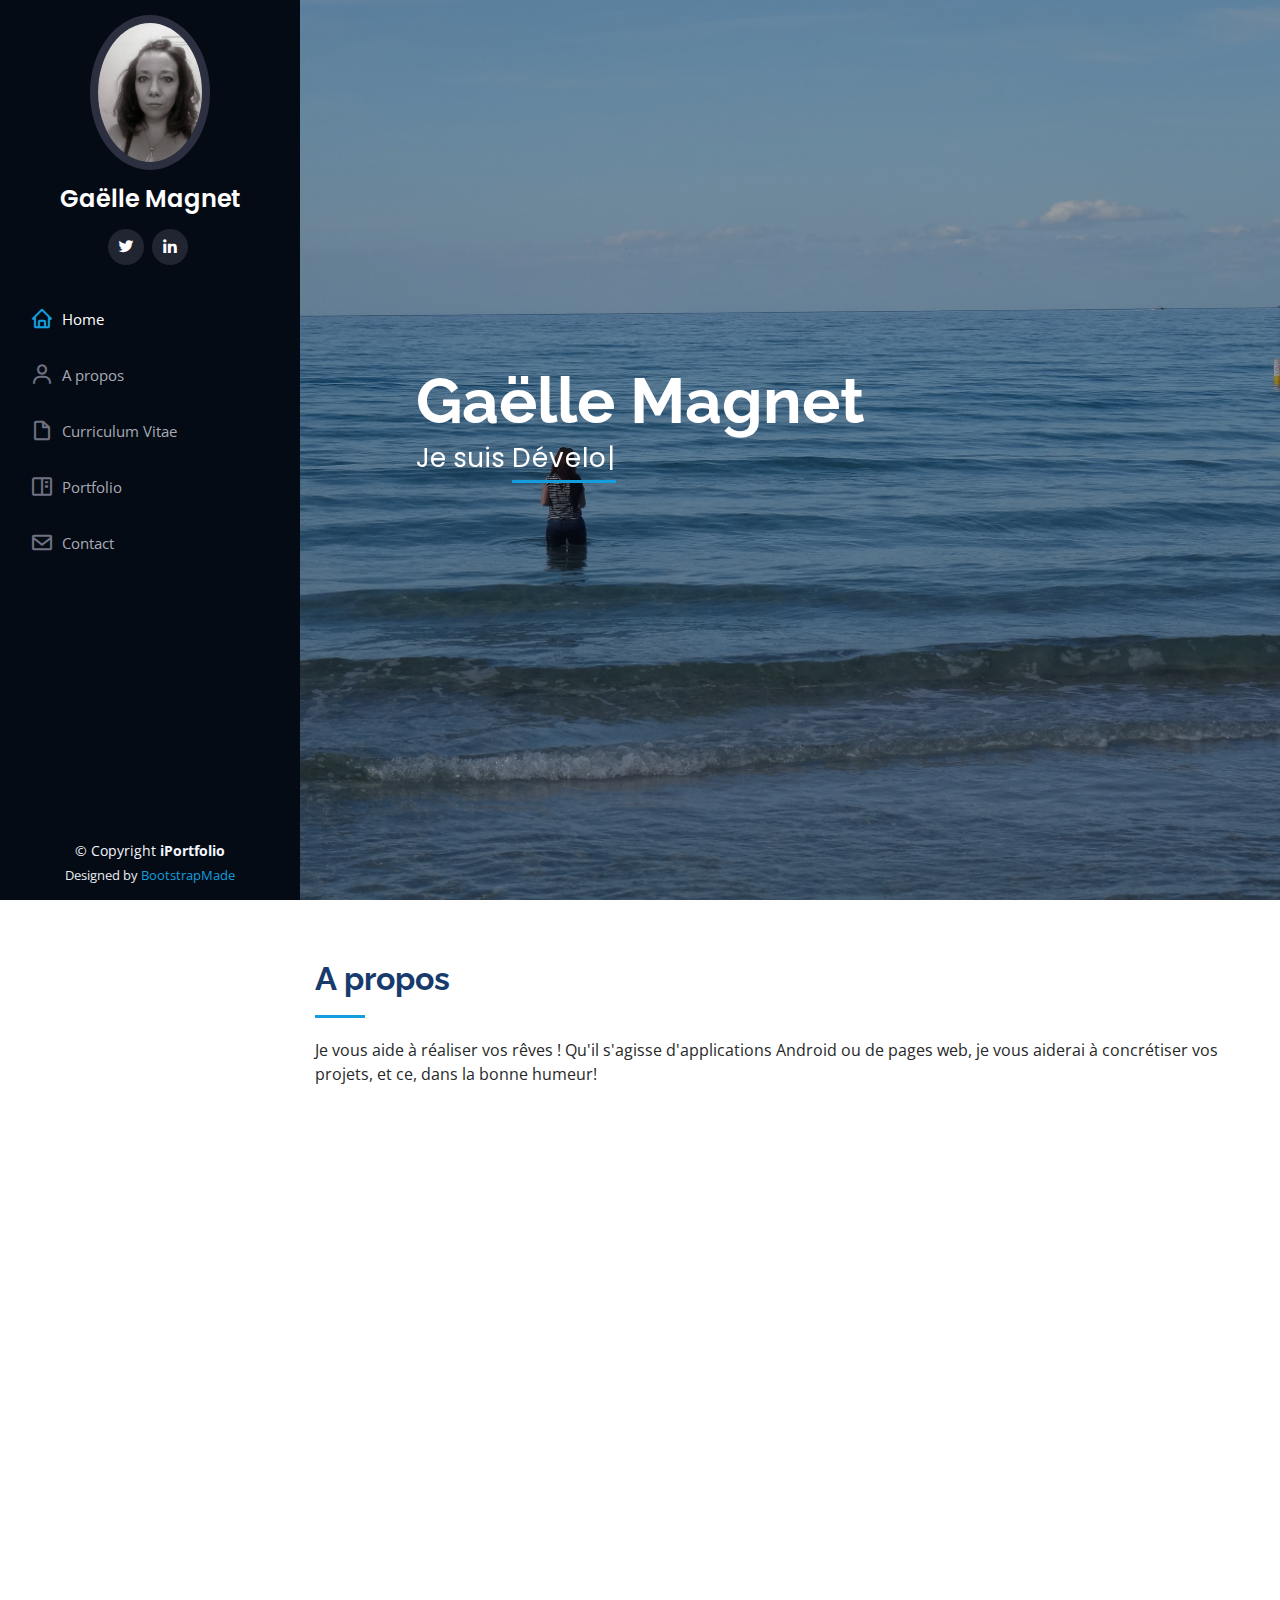
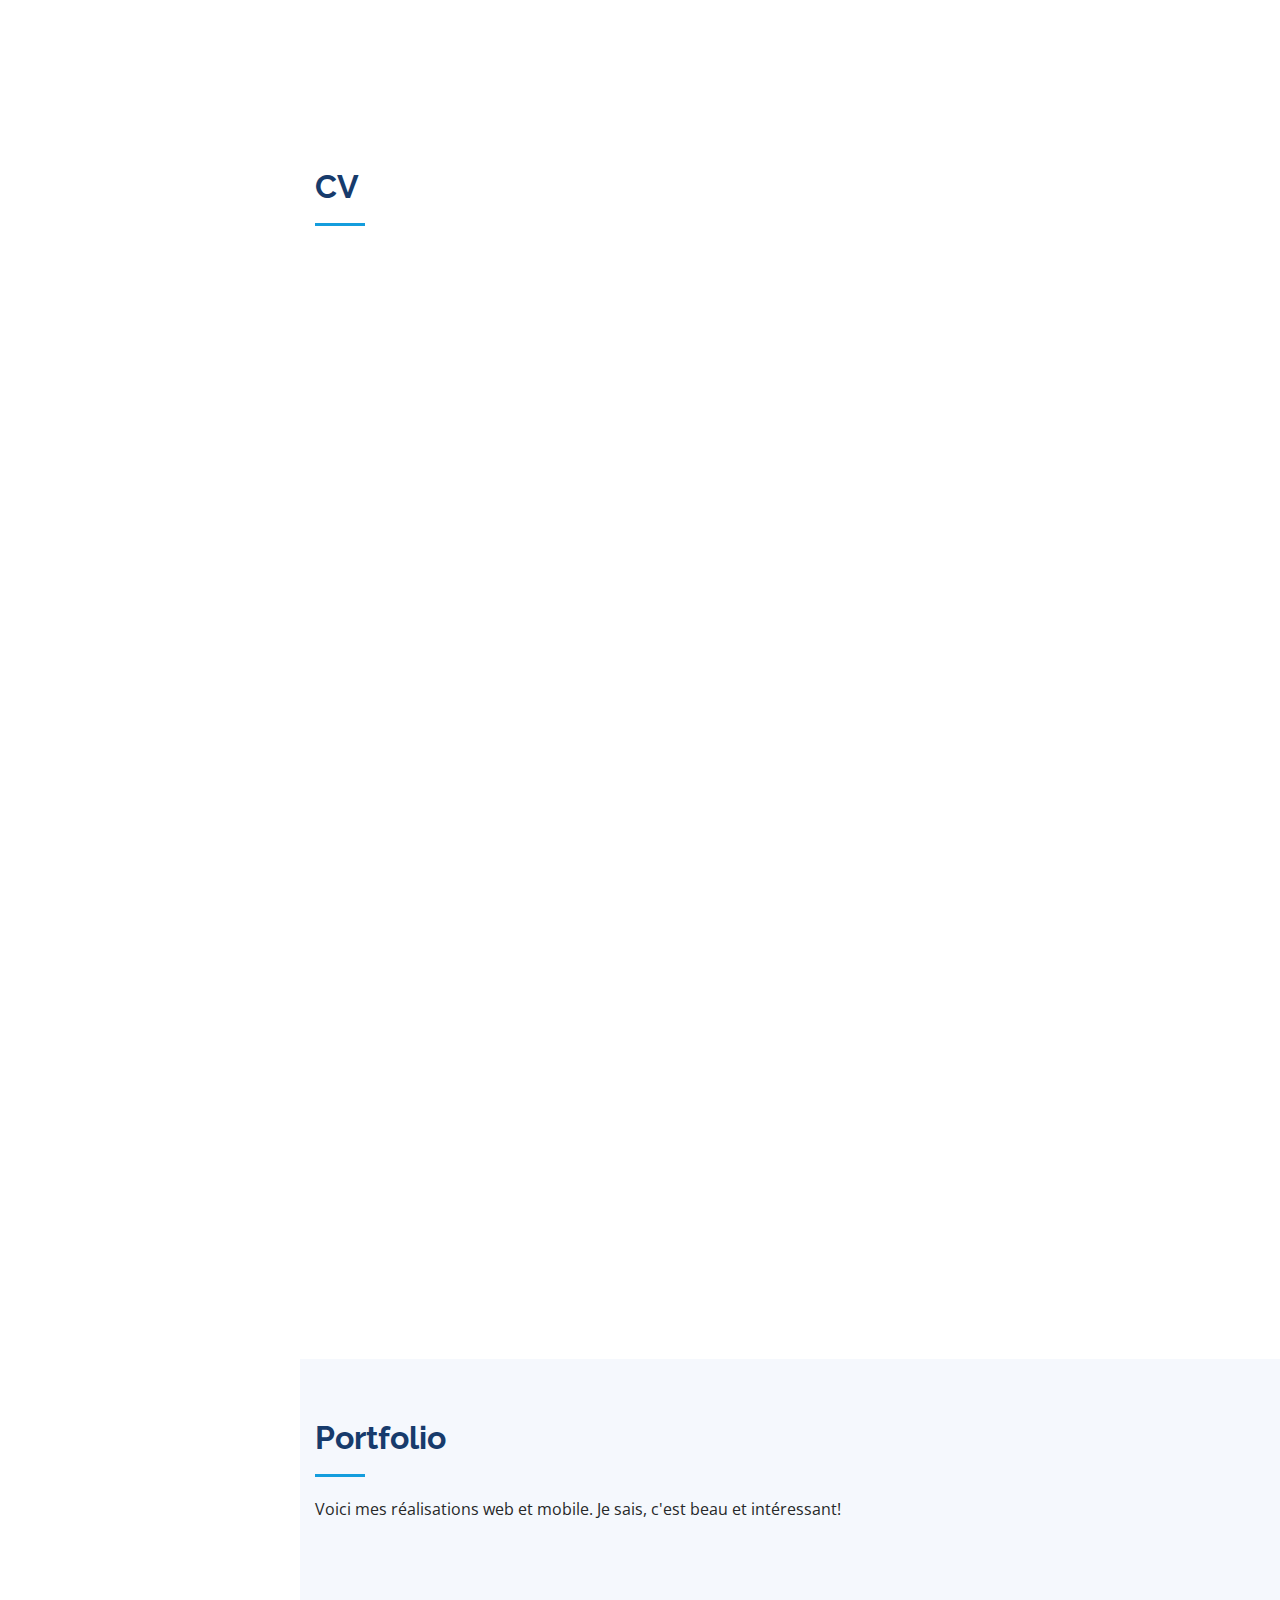
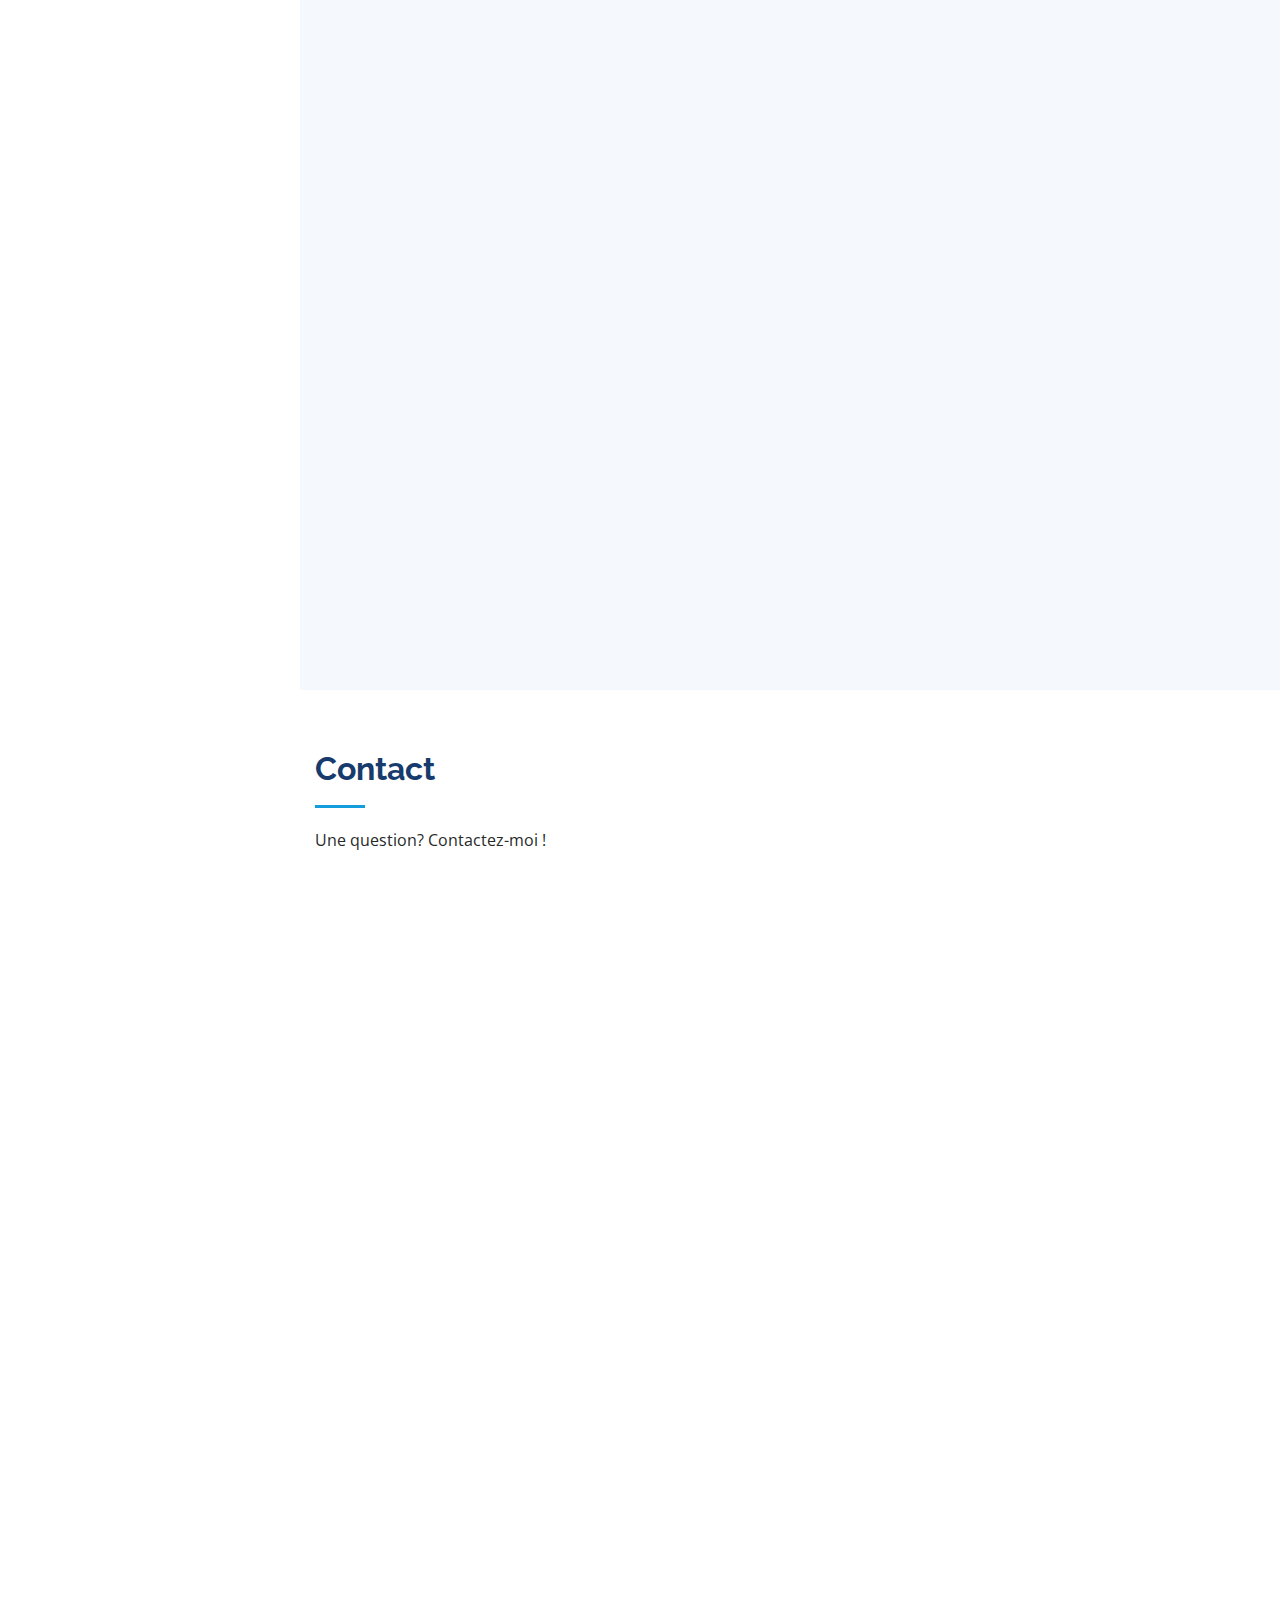
==== index.html @ 7ca13a6d "Fist commit" ====
<!DOCTYPE html>
<html lang="en">

<head>
  <meta charset="utf-8">
  <meta content="width=device-width, initial-scale=1.0" name="viewport">

  <title>iPortfolio Bootstrap Template - Index</title>
  <meta content="" name="description">
  <meta content="" name="keywords">

  <!-- Favicons -->
  <link href="assets/img/favicon.png" rel="icon">
  <link href="assets/img/apple-touch-icon.png" rel="apple-touch-icon">

  <!-- Google Fonts -->
  <link href="https://fonts.googleapis.com/css?family=Open+Sans:300,300i,400,400i,600,600i,700,700i|Raleway:300,300i,400,400i,500,500i,600,600i,700,700i|Poppins:300,300i,400,400i,500,500i,600,600i,700,700i" rel="stylesheet">

  <!-- Vendor CSS Files -->
  <link href="assets/vendor/bootstrap/css/bootstrap.min.css" rel="stylesheet">
  <link href="assets/vendor/icofont/icofont.min.css" rel="stylesheet">
  <link href="assets/vendor/boxicons/css/boxicons.min.css" rel="stylesheet">
  <link href="assets/vendor/venobox/venobox.css" rel="stylesheet">
  <link href="assets/vendor/owl.carousel/assets/owl.carousel.min.css" rel="stylesheet">
  <link href="assets/vendor/aos/aos.css" rel="stylesheet">

  <!-- Template Main CSS File -->
  <link href="assets/css/style.css" rel="stylesheet">

  <!-- =======================================================
  * Template Name: iPortfolio - v1.5.1
  * Template URL: https://bootstrapmade.com/iportfolio-bootstrap-portfolio-websites-template/
  * Author: BootstrapMade.com
  * License: https://bootstrapmade.com/license/
  ======================================================== -->
</head>

<body>

  <!-- ======= Mobile nav toggle button ======= -->
  <button type="button" class="mobile-nav-toggle d-xl-none"><i class="icofont-navigation-menu"></i></button>

  <!-- ======= Header ======= -->
  <header id="header">
    <div class="d-flex flex-column">

      <div class="profile">
        <img src="assets/img/profil.jpg" alt="" class="img-fluid rounded-circle">
        <h1 class="text-light"><a href="index.html">Gaëlle Magnet</a></h1>
        <div class="social-links mt-3 text-center">
          <a href="https://twitter.com/Gaelle70682796" class="twitter"><i class="bx bxl-twitter"></i></a>
        <!--  <a href="#" class="facebook"><i class="bx bxl-facebook"></i></a>
          <a href="#" class="instagram"><i class="bx bxl-instagram"></i></a>
          <a href="#" class="google-plus"><i class="bx bxl-skype"></i></a>-->
          <a href="https://www.linkedin.com/in/gaëlle-magnet-a3a21227/" class="linkedin"><i class="bx bxl-linkedin"></i></a>
        </div>
      </div>

      <nav class="nav-menu">
        <ul>
         <!-- <li class="active"><a href="index.html"><i class="bx bx-home"></i> <span>Home</span></a></li> -->
         <li class="active"><a href="#hero"><i class="bx bx-home"></i> <span>Home</span></a></li>
          <li><a href="#about"><i class="bx bx-user"></i> <span>A propos</span></a></li>
          <li><a href="#resume"><i class="bx bx-file-blank"></i> <span>Curriculum Vitae</span></a></li>
          <li><a href="#portfolio"><i class="bx bx-book-content"></i> Portfolio</a></li>
          <li><a href="#contact"><i class="bx bx-envelope"></i> Contact</a></li>

        </ul>
      </nav><!-- .nav-menu -->
      <button type="button" class="mobile-nav-toggle d-xl-none"><i class="icofont-navigation-menu"></i></button>

    </div>
  </header><!-- End Header -->

  <!-- ======= Hero Section ======= -->
  <section id="hero" class="d-flex flex-column justify-content-center align-items-center">
    <div class="hero-container" data-aos="fade-in">
      <h1>Gaëlle Magnet</h1>
      <p>Je suis <span class="typed" data-typed-items="Développeuse Web, Développeuse Mobile, Freelance, Intégratrice"></span></p>
    </div>
  </section><!-- End Hero -->

  <main id="main">

    <!-- ======= About Section ======= -->
    <section id="about" class="about">
      <div class="container">

        <div class="section-title">
          <h2>A propos</h2>
          <p>Je vous aide à réaliser vos rêves ! Qu'il s'agisse d'applications Android ou de pages web, je vous aiderai à concrétiser vos projets, et ce, dans la bonne humeur!</p>
        </div>

        <div class="row">
          <div class="col-lg-4" data-aos="fade-right">
            <img src="assets/img/coeur.jpg" class="img-fluid" alt="">
          </div>
          <div class="col-lg-8 pt-4 pt-lg-0 content" data-aos="fade-left">
            <h3>Développeuse Web et Mobile</h3>
            <p class="font-italic">
              Voici les langages, frameworks, librairies utilisés :
            </p>
            <div class="row">
              <div class="col-lg-6">
                <ul>
                  <li><i class="icofont-rounded-right"></i> <strong>Programmation</strong> HTML5, CSS, JS, JAVA</li>
                  <li><i class="icofont-rounded-right"></i> <strong>Frameworks:</strong> Cordova, Angular, Ionic, Android Studio</li>
                  <li><i class="icofont-rounded-right"></i> <strong>CMS:</strong> Prestashop, Wordpress</li>
                </ul>
              </div>
              <div class="col-lg-6">
                <p>Voici des exemples de projets réalisés lors de ma formation</p>
                <ul>
                  <li><i class="icofont-rounded-right"></i> <strong>Pistoo</strong> Appli mobile de jeu de piste, comprenant une 
                    partie quiz et une partie jeu de piste dans la ville de Lyon 
                    avec positionnement GPS
                    </li>
                  <li><i class="icofont-rounded-right"></i> <strong>TopQuiz :</strong> Appli de quiz!</li>
                </ul>
              </div>
            </div>
            <p>
              Après avoir travaillé dans la relation client et dans l’informatique coté transverse/management, j’ai découvert le métier de développeur et ça m’a fasciné ! J'ai suivi une formation dans le développement web et aujourd’hui je termine une formation dans le dev mobile qui était tout à fait passionnante. J’ai pu travailler <em>Javascript</em> (en particulier l’orienté objet), découvrir <em>Angular</em> et <em>Cordova</em> mais mon épiphanie aura été <em>Android Studio</em> et <em>Java</em>. D’ailleurs j’ai plusieurs idées et demandes d’appli que je suis en train de mettre en place.</p>
            <p></p>
              Pourquoi me recruter ? Pour mes possibilités d’apprentissages, ma bonne humeur et mon goût pour le travail en équipe.
              A bientôt!
            </p>
          </div>
        </div>

      </div>
    </section><!-- End About Section -->

    <!-- ======= Facts Section ======= -->
    <!--<section id="facts" class="facts">
      <div class="container">

        <div class="section-title">
          <h2>Facts</h2>
          <p>Magnam dolores commodi suscipit. Necessitatibus eius consequatur ex aliquid fuga eum quidem. Sit sint consectetur velit. Quisquam quos quisquam cupiditate. Et nemo qui impedit suscipit alias ea. Quia fugiat sit in iste officiis commodi quidem hic quas.</p>
        </div>

        <div class="row no-gutters">

          <div class="col-lg-3 col-md-6 d-md-flex align-items-md-stretch" data-aos="fade-up">
            <div class="count-box">
              <i class="icofont-simple-smile"></i>
              <span data-toggle="counter-up">232</span>
              <p><strong>Happy Clients</strong> consequuntur quae</p>
            </div>
          </div>

          <div class="col-lg-3 col-md-6 d-md-flex align-items-md-stretch" data-aos="fade-up" data-aos-delay="100">
            <div class="count-box">
              <i class="icofont-document-folder"></i>
              <span data-toggle="counter-up">521</span>
              <p><strong>Projects</strong> adipisci atque cum quia aut</p>
            </div>
          </div>

          <div class="col-lg-3 col-md-6 d-md-flex align-items-md-stretch" data-aos="fade-up" data-aos-delay="200">
            <div class="count-box">
              <i class="icofont-live-support"></i>
              <span data-toggle="counter-up">1,463</span>
              <p><strong>Hours Of Support</strong> aut commodi quaerat</p>
            </div>
          </div>

          <div class="col-lg-3 col-md-6 d-md-flex align-items-md-stretch" data-aos="fade-up" data-aos-delay="300">
            <div class="count-box">
              <i class="icofont-users-alt-5"></i>
              <span data-toggle="counter-up">15</span>
              <p><strong>Hard Workers</strong> rerum asperiores dolor</p>
            </div>
          </div>

        </div>

      </div>
    </section> End Facts Section --> 

    <!-- ======= Skills Section ======= -->
    <!--<section id="skills" class="skills section-bg">
      <div class="container">

        <div class="section-title">
          <h2>Skills</h2>
          <p>Magnam dolores commodi suscipit. Necessitatibus eius consequatur ex aliquid fuga eum quidem. Sit sint consectetur velit. Quisquam quos quisquam cupiditate. Et nemo qui impedit suscipit alias ea. Quia fugiat sit in iste officiis commodi quidem hic quas.</p>
        </div>

        <div class="row skills-content">

          <div class="col-lg-6" data-aos="fade-up">

            <div class="progress">
              <span class="skill">HTML <i class="val">100%</i></span>
              <div class="progress-bar-wrap">
                <div class="progress-bar" role="progressbar" aria-valuenow="100" aria-valuemin="0" aria-valuemax="100"></div>
              </div>
            </div>

            <div class="progress">
              <span class="skill">CSS <i class="val">90%</i></span>
              <div class="progress-bar-wrap">
                <div class="progress-bar" role="progressbar" aria-valuenow="90" aria-valuemin="0" aria-valuemax="100"></div>
              </div>
            </div>

            <div class="progress">
              <span class="skill">JavaScript <i class="val">75%</i></span>
              <div class="progress-bar-wrap">
                <div class="progress-bar" role="progressbar" aria-valuenow="75" aria-valuemin="0" aria-valuemax="100"></div>
              </div>
            </div>

          </div>

          <div class="col-lg-6" data-aos="fade-up" data-aos-delay="100">

            <div class="progress">
              <span class="skill">PHP <i class="val">80%</i></span>
              <div class="progress-bar-wrap">
                <div class="progress-bar" role="progressbar" aria-valuenow="80" aria-valuemin="0" aria-valuemax="100"></div>
              </div>
            </div>

            <div class="progress">
              <span class="skill">WordPress/CMS <i class="val">90%</i></span>
              <div class="progress-bar-wrap">
                <div class="progress-bar" role="progressbar" aria-valuenow="90" aria-valuemin="0" aria-valuemax="100"></div>
              </div>
            </div>

            <div class="progress">
              <span class="skill">Photoshop <i class="val">55%</i></span>
              <div class="progress-bar-wrap">
                <div class="progress-bar" role="progressbar" aria-valuenow="55" aria-valuemin="0" aria-valuemax="100"></div>
              </div>
            </div>

          </div>

        </div>

      </div>
    </section> End Skills Section -->

    <!-- ======= Resume Section ======= -->
    <section id="resume" class="resume">
      <div class="container">

        <div class="section-title">
          <h2>CV</h2>
         <!-- <p>Magnam dolores commodi suscipit. Necessitatibus eius consequatur ex aliquid fuga eum quidem. Sit sint consectetur velit. Quisquam quos quisquam cupiditate. Et nemo qui impedit suscipit alias ea. Quia fugiat sit in iste officiis commodi quidem hic quas.</p>-->
        </div>

        <div class="row">
          <div class="col-lg-6" data-aos="fade-up">
            <h3 class="resume-title">Contact</h3>
            <div class="resume-item pb-0">
              <h4>Gaëlle Magnet</h4>
             <!-- <p><em>Innovative and deadline-driven Graphic Designer with 3+ years of experience designing and developing user-centered digital/print marketing material from initial concept to final, polished deliverable.</em></p>-->
              <ul>
                <li>60 route de Montluel, 01120 THIL</li>
                <li>06 71 57 50 25</li>
                <li>gaelle.magnet@hotmail.fr</li>
              </ul>
            </div>

            <h3 class="resume-title">Cursus</h3>
            <div class="resume-item">
              <h4>Développement application mobile</h4>
              <h5>2021</h5>
              <p><em>M2iFormation</em></p>
              <p>Développement natif et hybride</p>
            </div>
            <div class="resume-item">
              <h4>Développement Web</h4>
              <h5>2020</h5>
              <p><em>OpenClassrooms</em></p>
              <p>Développement de site web</p>
            </div>
            <div class="resume-item">
              <h4>Master II - Développement et Aménagement Rural</h4>
              <h5>2009 - 2010 </h5>
              <p><em>Université Lumière Lyon 2</em></p>
              <p>Gestion de projets liés au développement de territoires ruraux</p>
            </div>
            <div class="resume-item">
              <h4>Divers</h4>
              <p>Langues : Anglais (lu et écrit), Espagnol (scolaire)</p>
              <p>Musique : guitare, ukulélé et violoncelle (tentative!)</p>
              <p>Création : couture, restauration/détournement de meubles, bijou</p>
            </div>
          </div>
          <div class="col-lg-6" data-aos="fade-up" data-aos-delay="100">
            <h3 class="resume-title">Experience Professionnelle</h3>
            <div class="resume-item">
              <h4>Administration des Ventes</h4>
              <h5>2018 - 2020</h5>
              <p><em>Santé Détox, Lyon</em></p>
              <ul>
                <li>Gestion du site e-commerce (Prestashop)</li>
                <li>Gestion de la relation client (mail, chat, téléphone), conseils</li>
                <li>Saisie et gestion des commandes clients</li>
                <li>Gestion des stocks et commande fournisseurs</li>
              </ul>
            </div>
            <div class="resume-item">
              <h4>Dispatcheur</h4>
              <h5>2015 - 2018 </h5>
              <p><em>CGI, Lyon</em></p>
              <ul>
                <li>Management d’une équipe (5 personnes)</li>
                <li>Reporting</li>
                <li>Gestion et répartition de l’activité entrant via un logiciel de ticketing (SPICE)</li>
                <li>Qualité : suivi qualitatif de l’activité, mise en place de formation et/ou d’actions correctives</li>
                <li>Suivi des formations des collaborateurs</li>
                <li>Animation de réunion d’équipe</li>
              </ul>
            </div>
            <div class="resume-item">
              <h4>Chargée de Clientèle</h4>
              <h5>2012 - 2015 </h5>
              <p><em>Plastic Omnium, Lyon</em></p>
              <ul>
                <li>Relations clients et gestion des contrats</li>
                <li>Gestion des demandes usagers (téléphone, mail)</li>
                <li>Gestion des interventions</li>
                <li>Facturation</li>
              </ul>
            </div>
          </div>
        </div>

      </div>
    </section><!-- End Resume Section -->

    <!-- ======= Portfolio Section ======= -->
    <section id="portfolio" class="portfolio section-bg">
      <div class="container">

        <div class="section-title">
          <h2>Portfolio</h2>
          <p>Voici mes réalisations web et mobile. Je sais, c'est beau et intéressant!</p>
        </div>

        <div class="row" data-aos="fade-up">
          <div class="col-lg-12 d-flex justify-content-center">
            <ul id="portfolio-flters">
              <li data-filter="*" class="filter-active">Tout</li>
              <li data-filter=".filter-app">App</li>
              <li data-filter=".filter-web">Web</li>
            </ul>
          </div>
        </div>

        <div class="row portfolio-container" data-aos="fade-up" data-aos-delay="100">

          <div class="col-lg-4 col-md-6 portfolio-item filter-app">
            <div class="portfolio-wrap">
              <img src="assets/img/portfolio/affiche.jpg" class="img-fluid" alt="">
              <div class="portfolio-links">
                <a href="assets/img/portfolio/affichebig.jpg" data-gall="portfolioGallery" class="venobox" title="App 1"><i class="bx bx-plus"></i></a>
                <a href="affiche-details.html" title="Plus d'information sur l'appli Thilfest"><i class="bx bx-link"></i></a>
              </div>
            </div>
          </div>

          <div class="col-lg-4 col-md-6 portfolio-item filter-web">
            <div class="portfolio-wrap">
              <img src="assets/img/portfolio/mon_shopping.jpg" class="img-fluid" alt="">
              <div class="portfolio-links">
                <a href="assets/img/portfolio/mon_shopping_big.jpg" data-gall="portfolioGallery" class="venobox" title="Web 3"><i class="bx bx-plus"></i></a>
                <a href="shopping-details.html" title="More Details"><i class="bx bx-link"></i></a>
              </div>
            </div>
          </div>

          <div class="col-lg-4 col-md-6 portfolio-item filter-web">
            <div class="portfolio-wrap">
              <img src="assets/img/portfolio/blog_small.jpg" class="img-fluid" alt="">
              <div class="portfolio-links">
                <a href="assets/img/portfolio/blog_big.jpg" data-gall="portfolioGallery" class="venobox" title="App 2"><i class="bx bx-plus"></i></a>
                <a href="blog-details.html" title="More Details"><i class="bx bx-link"></i></a>
              </div>
            </div>
            </div>

            <div class="col-lg-4 col-md-6 portfolio-item filter-app">
              <div class="portfolio-wrap">
                <img src="assets/img/portfolio/pistoo.jpg" class="img-fluid" alt="">
                <div class="portfolio-links">
                  <a href="assets/img/portfolio/pistoo_big.jpg" data-gall="portfolioGallery" class="venobox" title="App 2"><i class="bx bx-plus"></i></a>
                  <a href="pistoo-details.html" title="More Details"><i class="bx bx-link"></i></a>
                </div>
              </div>
            </div> 
<!--
          <div class="col-lg-4 col-md-6 portfolio-item filter-card">
            <div class="portfolio-wrap">
              <img src="assets/img/portfolio/portfolio-4.jpg" class="img-fluid" alt="">
              <div class="portfolio-links">
                <a href="assets/img/portfolio/portfolio-4.jpg" data-gall="portfolioGallery" class="venobox" title="Card 2"><i class="bx bx-plus"></i></a>
                <a href="portfolio-details.html" title="More Details"><i class="bx bx-link"></i></a>
              </div>
            </div>
          </div>

          <div class="col-lg-4 col-md-6 portfolio-item filter-web">
            <div class="portfolio-wrap">
              <img src="assets/img/portfolio/portfolio-5.jpg" class="img-fluid" alt="">
              <div class="portfolio-links">
                <a href="assets/img/portfolio/portfolio-5.jpg" data-gall="portfolioGallery" class="venobox" title="Web 2"><i class="bx bx-plus"></i></a>
                <a href="portfolio-details.html" title="More Details"><i class="bx bx-link"></i></a>
              </div>
            </div>
          </div>

          <div class="col-lg-4 col-md-6 portfolio-item filter-app">
            <div class="portfolio-wrap">
              <img src="assets/img/portfolio/portfolio-6.jpg" class="img-fluid" alt="">
              <div class="portfolio-links">
                <a href="assets/img/portfolio/portfolio-6.jpg" data-gall="portfolioGallery" class="venobox" title="App 3"><i class="bx bx-plus"></i></a>
                <a href="portfolio-details.html" title="More Details"><i class="bx bx-link"></i></a>
              </div>
            </div>
          </div>

          <div class="col-lg-4 col-md-6 portfolio-item filter-card">
            <div class="portfolio-wrap">
              <img src="assets/img/portfolio/portfolio-7.jpg" class="img-fluid" alt="">
              <div class="portfolio-links">
                <a href="assets/img/portfolio/portfolio-7.jpg" data-gall="portfolioGallery" class="venobox" title="Card 1"><i class="bx bx-plus"></i></a>
                <a href="portfolio-details.html" title="More Details"><i class="bx bx-link"></i></a>
              </div>
            </div>
          </div>

          <div class="col-lg-4 col-md-6 portfolio-item filter-card">
            <div class="portfolio-wrap">
              <img src="assets/img/portfolio/portfolio-8.jpg" class="img-fluid" alt="">
              <div class="portfolio-links">
                <a href="assets/img/portfolio/portfolio-8.jpg" data-gall="portfolioGallery" class="venobox" title="Card 3"><i class="bx bx-plus"></i></a>
                <a href="portfolio-details.html" title="More Details"><i class="bx bx-link"></i></a>
              </div>
            </div>
          </div>

          <div class="col-lg-4 col-md-6 portfolio-item filter-web">
            <div class="portfolio-wrap">
              <img src="assets/img/portfolio/portfolio-9.jpg" class="img-fluid" alt="">
              <div class="portfolio-links">
                <a href="assets/img/portfolio/portfolio-9.jpg" data-gall="portfolioGallery" class="venobox" title="Web 3"><i class="bx bx-plus"></i></a>
                <a href="portfolio-details.html" title="More Details"><i class="bx bx-link"></i></a>
              </div>
            </div>
          </div>

        </div>

      </div> -->
    </section><!-- End Portfolio Section -->

    <!-- ======= Services Section ======= -->
   <!-- <section id="services" class="services">
      <div class="container">

        <div class="section-title">
          <h2>Services</h2>
          <p>Magnam dolores commodi suscipit. Necessitatibus eius consequatur ex aliquid fuga eum quidem. Sit sint consectetur velit. Quisquam quos quisquam cupiditate. Et nemo qui impedit suscipit alias ea. Quia fugiat sit in iste officiis commodi quidem hic quas.</p>
        </div>

        <div class="row">
          <div class="col-lg-4 col-md-6 icon-box" data-aos="fade-up">
            <div class="icon"><i class="icofont-computer"></i></div>
            <h4 class="title"><a href="">Lorem Ipsum</a></h4>
            <p class="description">Voluptatum deleniti atque corrupti quos dolores et quas molestias excepturi sint occaecati cupiditate non provident</p>
          </div>
          <div class="col-lg-4 col-md-6 icon-box" data-aos="fade-up" data-aos-delay="100">
            <div class="icon"><i class="icofont-chart-bar-graph"></i></div>
            <h4 class="title"><a href="">Dolor Sitema</a></h4>
            <p class="description">Minim veniam, quis nostrud exercitation ullamco laboris nisi ut aliquip ex ea commodo consequat tarad limino ata</p>
          </div>
          <div class="col-lg-4 col-md-6 icon-box" data-aos="fade-up" data-aos-delay="200">
            <div class="icon"><i class="icofont-earth"></i></div>
            <h4 class="title"><a href="">Sed ut perspiciatis</a></h4>
            <p class="description">Duis aute irure dolor in reprehenderit in voluptate velit esse cillum dolore eu fugiat nulla pariatur</p>
          </div>
          <div class="col-lg-4 col-md-6 icon-box" data-aos="fade-up" data-aos-delay="300">
            <div class="icon"><i class="icofont-image"></i></div>
            <h4 class="title"><a href="">Magni Dolores</a></h4>
            <p class="description">Excepteur sint occaecat cupidatat non proident, sunt in culpa qui officia deserunt mollit anim id est laborum</p>
          </div>
          <div class="col-lg-4 col-md-6 icon-box" data-aos="fade-up" data-aos-delay="400">
            <div class="icon"><i class="icofont-settings"></i></div>
            <h4 class="title"><a href="">Nemo Enim</a></h4>
            <p class="description">At vero eos et accusamus et iusto odio dignissimos ducimus qui blanditiis praesentium voluptatum deleniti atque</p>
          </div>
          <div class="col-lg-4 col-md-6 icon-box" data-aos="fade-up" data-aos-delay="500">
            <div class="icon"><i class="icofont-tasks-alt"></i></div>
            <h4 class="title"><a href="">Eiusmod Tempor</a></h4>
            <p class="description">Et harum quidem rerum facilis est et expedita distinctio. Nam libero tempore, cum soluta nobis est eligendi</p>
          </div>
        </div>

      </div>
    </section><!-End Services Section -->

    <!-- ======= Testimonials Section ======= -->
    <!--<section id="testimonials" class="testimonials section-bg">
      <div class="container">

        <div class="section-title">
          <h2>Testimonials</h2>
          <p>Magnam dolores commodi suscipit. Necessitatibus eius consequatur ex aliquid fuga eum quidem. Sit sint consectetur velit. Quisquam quos quisquam cupiditate. Et nemo qui impedit suscipit alias ea. Quia fugiat sit in iste officiis commodi quidem hic quas.</p>
        </div>

        <div class="owl-carousel testimonials-carousel">

          <div class="testimonial-item" data-aos="fade-up">
            <p>
              <i class="bx bxs-quote-alt-left quote-icon-left"></i>
              Proin iaculis purus consequat sem cure digni ssim donec porttitora entum suscipit rhoncus. Accusantium quam, ultricies eget id, aliquam eget nibh et. Maecen aliquam, risus at semper.
              <i class="bx bxs-quote-alt-right quote-icon-right"></i>
            </p>
            <img src="assets/img/testimonials/testimonials-1.jpg" class="testimonial-img" alt="">
            <h3>Saul Goodman</h3>
            <h4>Ceo &amp; Founder</h4>
          </div>

          <div class="testimonial-item" data-aos="fade-up" data-aos-delay="100">
            <p>
              <i class="bx bxs-quote-alt-left quote-icon-left"></i>
              Export tempor illum tamen malis malis eram quae irure esse labore quem cillum quid cillum eram malis quorum velit fore eram velit sunt aliqua noster fugiat irure amet legam anim culpa.
              <i class="bx bxs-quote-alt-right quote-icon-right"></i>
            </p>
            <img src="assets/img/testimonials/testimonials-2.jpg" class="testimonial-img" alt="">
            <h3>Sara Wilsson</h3>
            <h4>Designer</h4>
          </div>

          <div class="testimonial-item" data-aos="fade-up" data-aos-delay="200">
            <p>
              <i class="bx bxs-quote-alt-left quote-icon-left"></i>
              Enim nisi quem export duis labore cillum quae magna enim sint quorum nulla quem veniam duis minim tempor labore quem eram duis noster aute amet eram fore quis sint minim.
              <i class="bx bxs-quote-alt-right quote-icon-right"></i>
            </p>
            <img src="assets/img/testimonials/testimonials-3.jpg" class="testimonial-img" alt="">
            <h3>Jena Karlis</h3>
            <h4>Store Owner</h4>
          </div>

          <div class="testimonial-item" data-aos="fade-up" data-aos-delay="300">
            <p>
              <i class="bx bxs-quote-alt-left quote-icon-left"></i>
              Fugiat enim eram quae cillum dolore dolor amet nulla culpa multos export minim fugiat minim velit minim dolor enim duis veniam ipsum anim magna sunt elit fore quem dolore labore illum veniam.
              <i class="bx bxs-quote-alt-right quote-icon-right"></i>
            </p>
            <img src="assets/img/testimonials/testimonials-4.jpg" class="testimonial-img" alt="">
            <h3>Matt Brandon</h3>
            <h4>Freelancer</h4>
          </div>

          <div class="testimonial-item" data-aos="fade-up" data-aos-delay="400">
            <p>
              <i class="bx bxs-quote-alt-left quote-icon-left"></i>
              Quis quorum aliqua sint quem legam fore sunt eram irure aliqua veniam tempor noster veniam enim culpa labore duis sunt culpa nulla illum cillum fugiat legam esse veniam culpa fore nisi cillum quid.
              <i class="bx bxs-quote-alt-right quote-icon-right"></i>
            </p>
            <img src="assets/img/testimonials/testimonials-5.jpg" class="testimonial-img" alt="">
            <h3>John Larson</h3>
            <h4>Entrepreneur</h4>
          </div>

        </div>

      </div>
    </section><!- End Testimonials Section --> 

    <!-- ======= Contact Section ======= -->
 <section id="contact" class="contact">
      <div class="container">

        <div class="section-title">
          <h2>Contact</h2>
          <p>Une question? Contactez-moi !</p>
        </div>

        <div class="row" data-aos="fade-in">

          <div class="col-lg-5 d-flex align-items-stretch">
            <div class="info">
              <div class="address">
                <i class="icofont-google-map"></i>
                <h4>Adresse:</h4>
                <p>60 route de Montluel, 01120 THIL</p>
              </div>

              <div class="email">
                <i class="icofont-envelope"></i>
                <h4>Email:</h4>
                <p>gaelle.magnet@hotmail.fr</p>
              </div>

              <div class="phone">
                <i class="icofont-phone"></i>
                <h4>Téléphone:</h4>
                <p>06 71 57 50 25</p>
              </div>

              <iframe src="https://www.google.com/maps/embed?pb=!1m18!1m12!1m3!1d2780.7823073353306!2d5.024230916213084!3d45.81561801794551!2m3!1f0!2f0!3f0!3m2!1i1024!2i768!4f13.1!3m3!1m2!1s0x47f4b843d754619d%3A0x818866163175d1b6!2s60%20Route%20de%20Montluel%2C%2001120%20Thil!5e0!3m2!1sfr!2sfr!4v1626441997117!5m2!1sfr!2sfr" width="400" height="300" style="border:0;" allowfullscreen="" loading="lazy"></iframe>
            </div>

          </div>

         

        </div>

      </div>
    </section><!-- End Contact Section -->

 <!-- </main><!- End #main -->

  <!-- ======= Footer ======= -->
  <footer id="footer">
    <div class="container">
      <div class="copyright">
        &copy; Copyright <strong><span>iPortfolio</span></strong>
      </div>
      <div class="credits">
        <!-- All the links in the footer should remain intact. -->
        <!-- You can delete the links only if you purchased the pro version. -->
        <!-- Licensing information: https://bootstrapmade.com/license/ -->
        <!-- Purchase the pro version with working PHP/AJAX contact form: https://bootstrapmade.com/iportfolio-bootstrap-portfolio-websites-template/ -->
        Designed by <a href="https://bootstrapmade.com/">BootstrapMade</a>
      </div>
    </div>
  </footer><!-- End  Footer -->

  <a href="#" class="back-to-top"><i class="icofont-simple-up"></i></a>

  <!-- Vendor JS Files -->
  <script src="assets/vendor/jquery/jquery.min.js"></script>
  <script src="assets/vendor/bootstrap/js/bootstrap.bundle.min.js"></script>
  <script src="assets/vendor/jquery.easing/jquery.easing.min.js"></script>
  <script src="assets/vendor/php-email-form/validate.js"></script>
  <script src="assets/vendor/waypoints/jquery.waypoints.min.js"></script>
  <script src="assets/vendor/counterup/counterup.min.js"></script>
  <script src="assets/vendor/isotope-layout/isotope.pkgd.min.js"></script>
  <script src="assets/vendor/venobox/venobox.min.js"></script>
  <script src="assets/vendor/owl.carousel/owl.carousel.min.js"></script>
  <script src="assets/vendor/typed.js/typed.min.js"></script>
  <script src="assets/vendor/aos/aos.js"></script>

  <!-- Template Main JS File -->
  <script src="assets/js/main.js"></script>

</body>

</html>
---- assets/vendor/venobox/venobox.css ----
/* ------ venobox.css --------*/
.vbox-overlay *, .vbox-overlay *:before, .vbox-overlay *:after{
    -webkit-backface-visibility: hidden;
    -webkit-box-sizing:border-box;
    -moz-box-sizing:border-box;
    box-sizing:border-box;
}
.vbox-overlay * { 
    -webkit-backface-visibility: visible;
    backface-visibility: visible;
}
.vbox-overlay{
    display: -webkit-flex;
    display: flex;
    -webkit-flex-direction: column;
    flex-direction: column;
    -webkit-justify-content: center;
    justify-content: center;
    -webkit-align-items: center;
    align-items: center;
    position: fixed;
    left: 0;
    top: 0;
    bottom: 0;
    right: 0;
    z-index: 999999;
}

/* ----- navigation ----- */
.vbox-title{
    width: 100%;
    height: 40px;
    float: left;
    text-align: center;
    line-height: 28px;
    font-size: 12px;
    padding: 6px 50px;
    overflow: hidden;
    position: fixed;
    display: none;
    left: 0;
    z-index: 89;
}
.vbox-close{
    cursor: pointer;
    position: fixed;
    top: -1px;
    right: 0;
    width: 50px;
    height: 40px;
    padding: 6px;
    display: block;
    background-position:10px center;
    overflow: hidden;
    font-size: 24px;
    line-height: 1;
    text-align: center;
    z-index: 99;
}
.vbox-left{
    cursor: pointer;
    position: fixed;
    left: 0;
    height: 40px;
    overflow: hidden;
    line-height: 28px;
    font-size: 12px;
    z-index: 99;
    display: flex;
    align-items:center;
}
.vbox-num{
    display: inline-block;
    margin: 6px 0 6px 15px;
}
/* ----- Social share ----- */
.vbox-share{
    line-height: 28px;
    font-size: 12px;
    overflow: hidden;
    position: fixed;
    left: 0;
    z-index: 98;
    display: flex;
    align-items:center;
    justify-content: center;
    width: 100%;
    text-align: center;
}
.vbox-share svg{
    max-height: 28px;
    width: 28px;
    z-index: 10;
    margin-left: 12px;
    margin-top: 6px;
    margin-bottom: 6px;
    vertical-align: middle;
}


/* ----- navigation ARROWS ----- */
.vbox-next, .vbox-prev{
    position: fixed;
    top: 50%;
    margin-top: -15px;
    overflow: hidden;
    cursor: pointer;
    display: block;
    width: 45px;
    height: 45px;
    z-index: 99;
}
.vbox-next span, .vbox-prev span{
    position: relative;
    width: 20px;
    height: 20px;
    border: 2px solid transparent;
    border-top-color: #B6B6B6;
    border-right-color: #B6B6B6;
    text-indent: -100px;
    position: absolute;
    top: 8px;
    display: block;
}
.vbox-prev{
    left: 15px;
}
.vbox-next{
    right: 15px;
}
.vbox-prev span{
    left: 10px;
    -ms-transform: rotate(-135deg);
    -webkit-transform: rotate(-135deg);
    transform: rotate(-135deg);
}
.vbox-next span{
    -ms-transform: rotate(45deg);
    -webkit-transform: rotate(45deg);
    transform: rotate(45deg);
    right: 10px;
}
/* ------- inline window ------ */
.vbox-inline{
    width: 420px;
    height: 315px;
    height: 70vh;
    padding: 10px;
    background: #fff;
    margin: 0 auto;
    overflow: auto;
    text-align: left;
}
/* ------- Video & iFrames window ------ */
.venoframe{
    max-width: 100%;
    width: 100%;
    border: none;
    width: 100%;
    height: 260px;
    height: 70vh;
}
.venoframe.vbvid{
    height: 260px;
}
@media (min-width: 768px) {
    .venoframe, .vbox-inline{
        width: 90%;
        height: 360px;
        height: 70vh;
    }
    .venoframe.vbvid{
        width: 640px;
        height: 360px;
    }
}
@media (min-width: 992px) {
    .venoframe, .vbox-inline{
        max-width: 1200px;
        width: 80%;
        height: 540px;
        height: 70vh;
    }
    .venoframe.vbvid{
        width: 960px;
        height: 540px;
    }
}
/* 
Please do NOT edit this part! 
or at least read this note: http://i.imgur.com/7C0ws9e.gif
*/
.vbox-open{
    overflow: hidden;
}
.vbox-container{
    position: absolute;
    left: 0;
    right: 0;
    top: 0;
    bottom: 0;
    overflow-x: hidden;
    overflow-y: scroll;
    overflow-scrolling: touch;
    -webkit-overflow-scrolling: touch;
    z-index: 20;
    max-height: 100%;

}

.vbox-content{
    text-align: center;
    float: left;
    width: 100%;
    position: relative;
    overflow: hidden;
    padding: 20px 4%;
}
.vbox-container img{
    max-width: 100%;
    height: auto;
}
.vbox-figlio{
    box-shadow: 0 0 12px rgba(0,0,0,0.19), 0 6px 6px rgba(0,0,0,0.23);
    max-width: 100%;
    text-align: initial;
}
img.vbox-figlio{
    -webkit-user-select: none;
-khtml-user-select: none;
-moz-user-select: none;
-o-user-select: none;
user-select: none;
}
.vbox-content.swipe-left{
    margin-left: -200px !important;
}
.vbox-content.swipe-right{
    margin-left: 200px !important;
}
.vbox-animated{
    webkit-transition: margin 300ms ease-out;
    transition: margin 300ms ease-out;
}

/* ---------- preloader ----------
 * SPINKIT 
 * http://tobiasahlin.com/spinkit/
-------------------------------- */
.sk-double-bounce,.sk-rotating-plane{width:40px;height:40px;margin:40px auto}.sk-rotating-plane{background-color:#333;-webkit-animation:sk-rotatePlane 1.2s infinite ease-in-out;animation:sk-rotatePlane 1.2s infinite ease-in-out}@-webkit-keyframes sk-rotatePlane{0%{-webkit-transform:perspective(120px) rotateX(0) rotateY(0);transform:perspective(120px) rotateX(0) rotateY(0)}50%{-webkit-transform:perspective(120px) rotateX(-180.1deg) rotateY(0);transform:perspective(120px) rotateX(-180.1deg) rotateY(0)}100%{-webkit-transform:perspective(120px) rotateX(-180deg) rotateY(-179.9deg);transform:perspective(120px) rotateX(-180deg) rotateY(-179.9deg)}}@keyframes sk-rotatePlane{0%{-webkit-transform:perspective(120px) rotateX(0) rotateY(0);transform:perspective(120px) rotateX(0) rotateY(0)}50%{-webkit-transform:perspective(120px) rotateX(-180.1deg) rotateY(0);transform:perspective(120px) rotateX(-180.1deg) rotateY(0)}100%{-webkit-transform:perspective(120px) rotateX(-180deg) rotateY(-179.9deg);transform:perspective(120px) rotateX(-180deg) rotateY(-179.9deg)}}.sk-double-bounce{position:relative}.sk-double-bounce .sk-child{width:100%;height:100%;border-radius:50%;background-color:#333;opacity:.6;position:absolute;top:0;left:0;-webkit-animation:sk-doubleBounce 2s infinite ease-in-out;animation:sk-doubleBounce 2s infinite ease-in-out}.sk-chasing-dots .sk-child,.sk-spinner-pulse,.sk-three-bounce .sk-child{background-color:#333;border-radius:100%}.sk-double-bounce .sk-double-bounce2{-webkit-animation-delay:-1s;animation-delay:-1s}@-webkit-keyframes sk-doubleBounce{0%,100%{-webkit-transform:scale(0);transform:scale(0)}50%{-webkit-transform:scale(1);transform:scale(1)}}@keyframes sk-doubleBounce{0%,100%{-webkit-transform:scale(0);transform:scale(0)}50%{-webkit-transform:scale(1);transform:scale(1)}}.sk-wave{margin:40px auto;width:50px;height:40px;text-align:center;font-size:10px}.sk-wave .sk-rect{background-color:#333;height:100%;width:6px;display:inline-block;-webkit-animation:sk-waveStretchDelay 1.2s infinite ease-in-out;animation:sk-waveStretchDelay 1.2s infinite ease-in-out}.sk-wave .sk-rect1{-webkit-animation-delay:-1.2s;animation-delay:-1.2s}.sk-wave .sk-rect2{-webkit-animation-delay:-1.1s;animation-delay:-1.1s}.sk-wave .sk-rect3{-webkit-animation-delay:-1s;animation-delay:-1s}.sk-wave .sk-rect4{-webkit-animation-delay:-.9s;animation-delay:-.9s}.sk-wave .sk-rect5{-webkit-animation-delay:-.8s;animation-delay:-.8s}@-webkit-keyframes sk-waveStretchDelay{0%,100%,40%{-webkit-transform:scaleY(.4);transform:scaleY(.4)}20%{-webkit-transform:scaleY(1);transform:scaleY(1)}}@keyframes sk-waveStretchDelay{0%,100%,40%{-webkit-transform:scaleY(.4);transform:scaleY(.4)}20%{-webkit-transform:scaleY(1);transform:scaleY(1)}}.sk-wandering-cubes{margin:40px auto;width:40px;height:40px;position:relative}.sk-wandering-cubes .sk-cube{background-color:#333;width:10px;height:10px;position:absolute;top:0;left:0;-webkit-animation:sk-wanderingCube 1.8s ease-in-out -1.8s infinite both;animation:sk-wanderingCube 1.8s ease-in-out -1.8s infinite both}.sk-chasing-dots,.sk-spinner-pulse{width:40px;height:40px;margin:40px auto}.sk-wandering-cubes .sk-cube2{-webkit-animation-delay:-.9s;animation-delay:-.9s}@-webkit-keyframes sk-wanderingCube{0%{-webkit-transform:rotate(0);transform:rotate(0)}25%{-webkit-transform:translateX(30px) rotate(-90deg) scale(.5);transform:translateX(30px) rotate(-90deg) scale(.5)}50%{-webkit-transform:translateX(30px) translateY(30px) rotate(-179deg);transform:translateX(30px) translateY(30px) rotate(-179deg)}50.1%{-webkit-transform:translateX(30px) translateY(30px) rotate(-180deg);transform:translateX(30px) translateY(30px) rotate(-180deg)}75%{-webkit-transform:translateX(0) translateY(30px) rotate(-270deg) scale(.5);transform:translateX(0) translateY(30px) rotate(-270deg) scale(.5)}100%{-webkit-transform:rotate(-360deg);transform:rotate(-360deg)}}@keyframes sk-wanderingCube{0%{-webkit-transform:rotate(0);transform:rotate(0)}25%{-webkit-transform:translateX(30px) rotate(-90deg) scale(.5);transform:translateX(30px) rotate(-90deg) scale(.5)}50%{-webkit-transform:translateX(30px) translateY(30px) rotate(-179deg);transform:translateX(30px) translateY(30px) rotate(-179deg)}50.1%{-webkit-transform:translateX(30px) translateY(30px) rotate(-180deg);transform:translateX(30px) translateY(30px) rotate(-180deg)}75%{-webkit-transform:translateX(0) translateY(30px) rotate(-270deg) scale(.5);transform:translateX(0) translateY(30px) rotate(-270deg) scale(.5)}100%{-webkit-transform:rotate(-360deg);transform:rotate(-360deg)}}.sk-spinner-pulse{-webkit-animation:sk-pulseScaleOut 1s infinite ease-in-out;animation:sk-pulseScaleOut 1s infinite ease-in-out}@-webkit-keyframes sk-pulseScaleOut{0%{-webkit-transform:scale(0);transform:scale(0)}100%{-webkit-transform:scale(1);transform:scale(1);opacity:0}}@keyframes sk-pulseScaleOut{0%{-webkit-transform:scale(0);transform:scale(0)}100%{-webkit-transform:scale(1);transform:scale(1);opacity:0}}.sk-chasing-dots{position:relative;text-align:center;-webkit-animation:sk-chasingDotsRotate 2s infinite linear;animation:sk-chasingDotsRotate 2s infinite linear}.sk-chasing-dots .sk-child{width:60%;height:60%;display:inline-block;position:absolute;top:0;-webkit-animation:sk-chasingDotsBounce 2s infinite ease-in-out;animation:sk-chasingDotsBounce 2s infinite ease-in-out}.sk-chasing-dots .sk-dot2{top:auto;bottom:0;-webkit-animation-delay:-1s;animation-delay:-1s}@-webkit-keyframes sk-chasingDotsRotate{100%{-webkit-transform:rotate(360deg);transform:rotate(360deg)}}@keyframes sk-chasingDotsRotate{100%{-webkit-transform:rotate(360deg);transform:rotate(360deg)}}@-webkit-keyframes sk-chasingDotsBounce{0%,100%{-webkit-transform:scale(0);transform:scale(0)}50%{-webkit-transform:scale(1);transform:scale(1)}}@keyframes sk-chasingDotsBounce{0%,100%{-webkit-transform:scale(0);transform:scale(0)}50%{-webkit-transform:scale(1);transform:scale(1)}}.sk-three-bounce{margin:40px auto;width:80px;text-align:center}.sk-three-bounce .sk-child{width:20px;height:20px;display:inline-block;-webkit-animation:sk-three-bounce 1.4s ease-in-out 0s infinite both;animation:sk-three-bounce 1.4s ease-in-out 0s infinite both}.sk-circle .sk-child:before,.sk-fading-circle .sk-circle:before{display:block;border-radius:100%;content:'';background-color:#333}.sk-three-bounce .sk-bounce1{-webkit-animation-delay:-.32s;animation-delay:-.32s}.sk-three-bounce .sk-bounce2{-webkit-animation-delay:-.16s;animation-delay:-.16s}@-webkit-keyframes sk-three-bounce{0%,100%,80%{-webkit-transform:scale(0);transform:scale(0)}40%{-webkit-transform:scale(1);transform:scale(1)}}@keyframes sk-three-bounce{0%,100%,80%{-webkit-transform:scale(0);transform:scale(0)}40%{-webkit-transform:scale(1);transform:scale(1)}}.sk-circle{margin:40px auto;width:40px;height:40px;position:relative}.sk-circle .sk-child{width:100%;height:100%;position:absolute;left:0;top:0}.sk-circle .sk-child:before{margin:0 auto;width:15%;height:15%;-webkit-animation:sk-circleBounceDelay 1.2s infinite ease-in-out both;animation:sk-circleBounceDelay 1.2s infinite ease-in-out both}.sk-circle .sk-circle2{-webkit-transform:rotate(30deg);-ms-transform:rotate(30deg);transform:rotate(30deg)}.sk-circle .sk-circle3{-webkit-transform:rotate(60deg);-ms-transform:rotate(60deg);transform:rotate(60deg)}.sk-circle .sk-circle4{-webkit-transform:rotate(90deg);-ms-transform:rotate(90deg);transform:rotate(90deg)}.sk-circle .sk-circle5{-webkit-transform:rotate(120deg);-ms-transform:rotate(120deg);transform:rotate(120deg)}.sk-circle .sk-circle6{-webkit-transform:rotate(150deg);-ms-transform:rotate(150deg);transform:rotate(150deg)}.sk-circle .sk-circle7{-webkit-transform:rotate(180deg);-ms-transform:rotate(180deg);transform:rotate(180deg)}.sk-circle .sk-circle8{-webkit-transform:rotate(210deg);-ms-transform:rotate(210deg);transform:rotate(210deg)}.sk-circle .sk-circle9{-webkit-transform:rotate(240deg);-ms-transform:rotate(240deg);transform:rotate(240deg)}.sk-circle .sk-circle10{-webkit-transform:rotate(270deg);-ms-transform:rotate(270deg);transform:rotate(270deg)}.sk-circle .sk-circle11{-webkit-transform:rotate(300deg);-ms-transform:rotate(300deg);transform:rotate(300deg)}.sk-circle .sk-circle12{-webkit-transform:rotate(330deg);-ms-transform:rotate(330deg);transform:rotate(330deg)}.sk-circle .sk-circle2:before{-webkit-animation-delay:-1.1s;animation-delay:-1.1s}.sk-circle .sk-circle3:before{-webkit-animation-delay:-1s;animation-delay:-1s}.sk-circle .sk-circle4:before{-webkit-animation-delay:-.9s;animation-delay:-.9s}.sk-circle .sk-circle5:before{-webkit-animation-delay:-.8s;animation-delay:-.8s}.sk-circle .sk-circle6:before{-webkit-animation-delay:-.7s;animation-delay:-.7s}.sk-circle .sk-circle7:before{-webkit-animation-delay:-.6s;animation-delay:-.6s}.sk-circle .sk-circle8:before{-webkit-animation-delay:-.5s;animation-delay:-.5s}.sk-circle .sk-circle9:before{-webkit-animation-delay:-.4s;animation-delay:-.4s}.sk-circle .sk-circle10:before{-webkit-animation-delay:-.3s;animation-delay:-.3s}.sk-circle .sk-circle11:before{-webkit-animation-delay:-.2s;animation-delay:-.2s}.sk-circle .sk-circle12:before{-webkit-animation-delay:-.1s;animation-delay:-.1s}@-webkit-keyframes sk-circleBounceDelay{0%,100%,80%{-webkit-transform:scale(0);transform:scale(0)}40%{-webkit-transform:scale(1);transform:scale(1)}}@keyframes sk-circleBounceDelay{0%,100%,80%{-webkit-transform:scale(0);transform:scale(0)}40%{-webkit-transform:scale(1);transform:scale(1)}}.sk-cube-grid{width:40px;height:40px;margin:40px auto}.sk-cube-grid .sk-cube{width:33.33%;height:33.33%;background-color:#333;float:left;-webkit-animation:sk-cubeGridScaleDelay 1.3s infinite ease-in-out;animation:sk-cubeGridScaleDelay 1.3s infinite ease-in-out}.sk-cube-grid .sk-cube1{-webkit-animation-delay:.2s;animation-delay:.2s}.sk-cube-grid .sk-cube2{-webkit-animation-delay:.3s;animation-delay:.3s}.sk-cube-grid .sk-cube3{-webkit-animation-delay:.4s;animation-delay:.4s}.sk-cube-grid .sk-cube4{-webkit-animation-delay:.1s;animation-delay:.1s}.sk-cube-grid .sk-cube5{-webkit-animation-delay:.2s;animation-delay:.2s}.sk-cube-grid .sk-cube6{-webkit-animation-delay:.3s;animation-delay:.3s}.sk-cube-grid .sk-cube7{-webkit-animation-delay:0ms;animation-delay:0ms}.sk-cube-grid .sk-cube8{-webkit-animation-delay:.1s;animation-delay:.1s}.sk-cube-grid .sk-cube9{-webkit-animation-delay:.2s;animation-delay:.2s}@-webkit-keyframes sk-cubeGridScaleDelay{0%,100%,70%{-webkit-transform:scale3D(1,1,1);transform:scale3D(1,1,1)}35%{-webkit-transform:scale3D(0,0,1);transform:scale3D(0,0,1)}}@keyframes sk-cubeGridScaleDelay{0%,100%,70%{-webkit-transform:scale3D(1,1,1);transform:scale3D(1,1,1)}35%{-webkit-transform:scale3D(0,0,1);transform:scale3D(0,0,1)}}.sk-fading-circle{margin:40px auto;width:40px;height:40px;position:relative}.sk-fading-circle .sk-circle{width:100%;height:100%;position:absolute;left:0;top:0}.sk-fading-circle .sk-circle:before{margin:0 auto;width:15%;height:15%;-webkit-animation:sk-circleFadeDelay 1.2s infinite ease-in-out both;animation:sk-circleFadeDelay 1.2s infinite ease-in-out both}.sk-fading-circle .sk-circle2{-webkit-transform:rotate(30deg);-ms-transform:rotate(30deg);transform:rotate(30deg)}.sk-fading-circle .sk-circle3{-webkit-transform:rotate(60deg);-ms-transform:rotate(60deg);transform:rotate(60deg)}.sk-fading-circle .sk-circle4{-webkit-transform:rotate(90deg);-ms-transform:rotate(90deg);transform:rotate(90deg)}.sk-fading-circle .sk-circle5{-webkit-transform:rotate(120deg);-ms-transform:rotate(120deg);transform:rotate(120deg)}.sk-fading-circle .sk-circle6{-webkit-transform:rotate(150deg);-ms-transform:rotate(150deg);transform:rotate(150deg)}.sk-fading-circle .sk-circle7{-webkit-transform:rotate(180deg);-ms-transform:rotate(180deg);transform:rotate(180deg)}.sk-fading-circle .sk-circle8{-webkit-transform:rotate(210deg);-ms-transform:rotate(210deg);transform:rotate(210deg)}.sk-fading-circle .sk-circle9{-webkit-transform:rotate(240deg);-ms-transform:rotate(240deg);transform:rotate(240deg)}.sk-fading-circle .sk-circle10{-webkit-transform:rotate(270deg);-ms-transform:rotate(270deg);transform:rotate(270deg)}.sk-fading-circle .sk-circle11{-webkit-transform:rotate(300deg);-ms-transform:rotate(300deg);transform:rotate(300deg)}.sk-fading-circle .sk-circle12{-webkit-transform:rotate(330deg);-ms-transform:rotate(330deg);transform:rotate(330deg)}.sk-fading-circle .sk-circle2:before{-webkit-animation-delay:-1.1s;animation-delay:-1.1s}.sk-fading-circle .sk-circle3:before{-webkit-animation-delay:-1s;animation-delay:-1s}.sk-fading-circle .sk-circle4:before{-webkit-animation-delay:-.9s;animation-delay:-.9s}.sk-fading-circle .sk-circle5:before{-webkit-animation-delay:-.8s;animation-delay:-.8s}.sk-fading-circle .sk-circle6:before{-webkit-animation-delay:-.7s;animation-delay:-.7s}.sk-fading-circle .sk-circle7:before{-webkit-animation-delay:-.6s;animation-delay:-.6s}.sk-fading-circle .sk-circle8:before{-webkit-animation-delay:-.5s;animation-delay:-.5s}.sk-fading-circle .sk-circle9:before{-webkit-animation-delay:-.4s;animation-delay:-.4s}.sk-fading-circle .sk-circle10:before{-webkit-animation-delay:-.3s;animation-delay:-.3s}.sk-fading-circle .sk-circle11:before{-webkit-animation-delay:-.2s;animation-delay:-.2s}.sk-fading-circle .sk-circle12:before{-webkit-animation-delay:-.1s;animation-delay:-.1s}@-webkit-keyframes sk-circleFadeDelay{0%,100%,39%{opacity:0}40%{opacity:1}}@keyframes sk-circleFadeDelay{0%,100%,39%{opacity:0}40%{opacity:1}}.sk-folding-cube{margin:40px auto;width:40px;height:40px;position:relative;-webkit-transform:rotateZ(45deg);transform:rotateZ(45deg)}.sk-folding-cube .sk-cube{float:left;width:50%;height:50%;position:relative;-webkit-transform:scale(1.1);-ms-transform:scale(1.1);transform:scale(1.1)}.sk-folding-cube .sk-cube:before{content:'';position:absolute;top:0;left:0;width:100%;height:100%;background-color:#333;-webkit-animation:sk-foldCubeAngle 2.4s infinite linear both;animation:sk-foldCubeAngle 2.4s infinite linear both;-webkit-transform-origin:100% 100%;-ms-transform-origin:100% 100%;transform-origin:100% 100%}.sk-folding-cube .sk-cube2{-webkit-transform:scale(1.1) rotateZ(90deg);transform:scale(1.1) rotateZ(90deg)}.sk-folding-cube .sk-cube3{-webkit-transform:scale(1.1) rotateZ(180deg);transform:scale(1.1) rotateZ(180deg)}.sk-folding-cube .sk-cube4{-webkit-transform:scale(1.1) rotateZ(270deg);transform:scale(1.1) rotateZ(270deg)}.sk-folding-cube .sk-cube2:before{-webkit-animation-delay:.3s;animation-delay:.3s}.sk-folding-cube .sk-cube3:before{-webkit-animation-delay:.6s;animation-delay:.6s}.sk-folding-cube .sk-cube4:before{-webkit-animation-delay:.9s;animation-delay:.9s}@-webkit-keyframes sk-foldCubeAngle{0%,10%{-webkit-transform:perspective(140px) rotateX(-180deg);transform:perspective(140px) rotateX(-180deg);opacity:0}25%,75%{-webkit-transform:perspective(140px) rotateX(0);transform:perspective(140px) rotateX(0);opacity:1}100%,90%{-webkit-transform:perspective(140px) rotateY(180deg);transform:perspective(140px) rotateY(180deg);opacity:0}}@keyframes sk-foldCubeAngle{0%,10%{-webkit-transform:perspective(140px) rotateX(-180deg);transform:perspective(140px) rotateX(-180deg);opacity:0}25%,75%{-webkit-transform:perspective(140px) rotateX(0);transform:perspective(140px) rotateX(0);opacity:1}100%,90%{-webkit-transform:perspective(140px) rotateY(180deg);transform:perspective(140px) rotateY(180deg);opacity:0}}
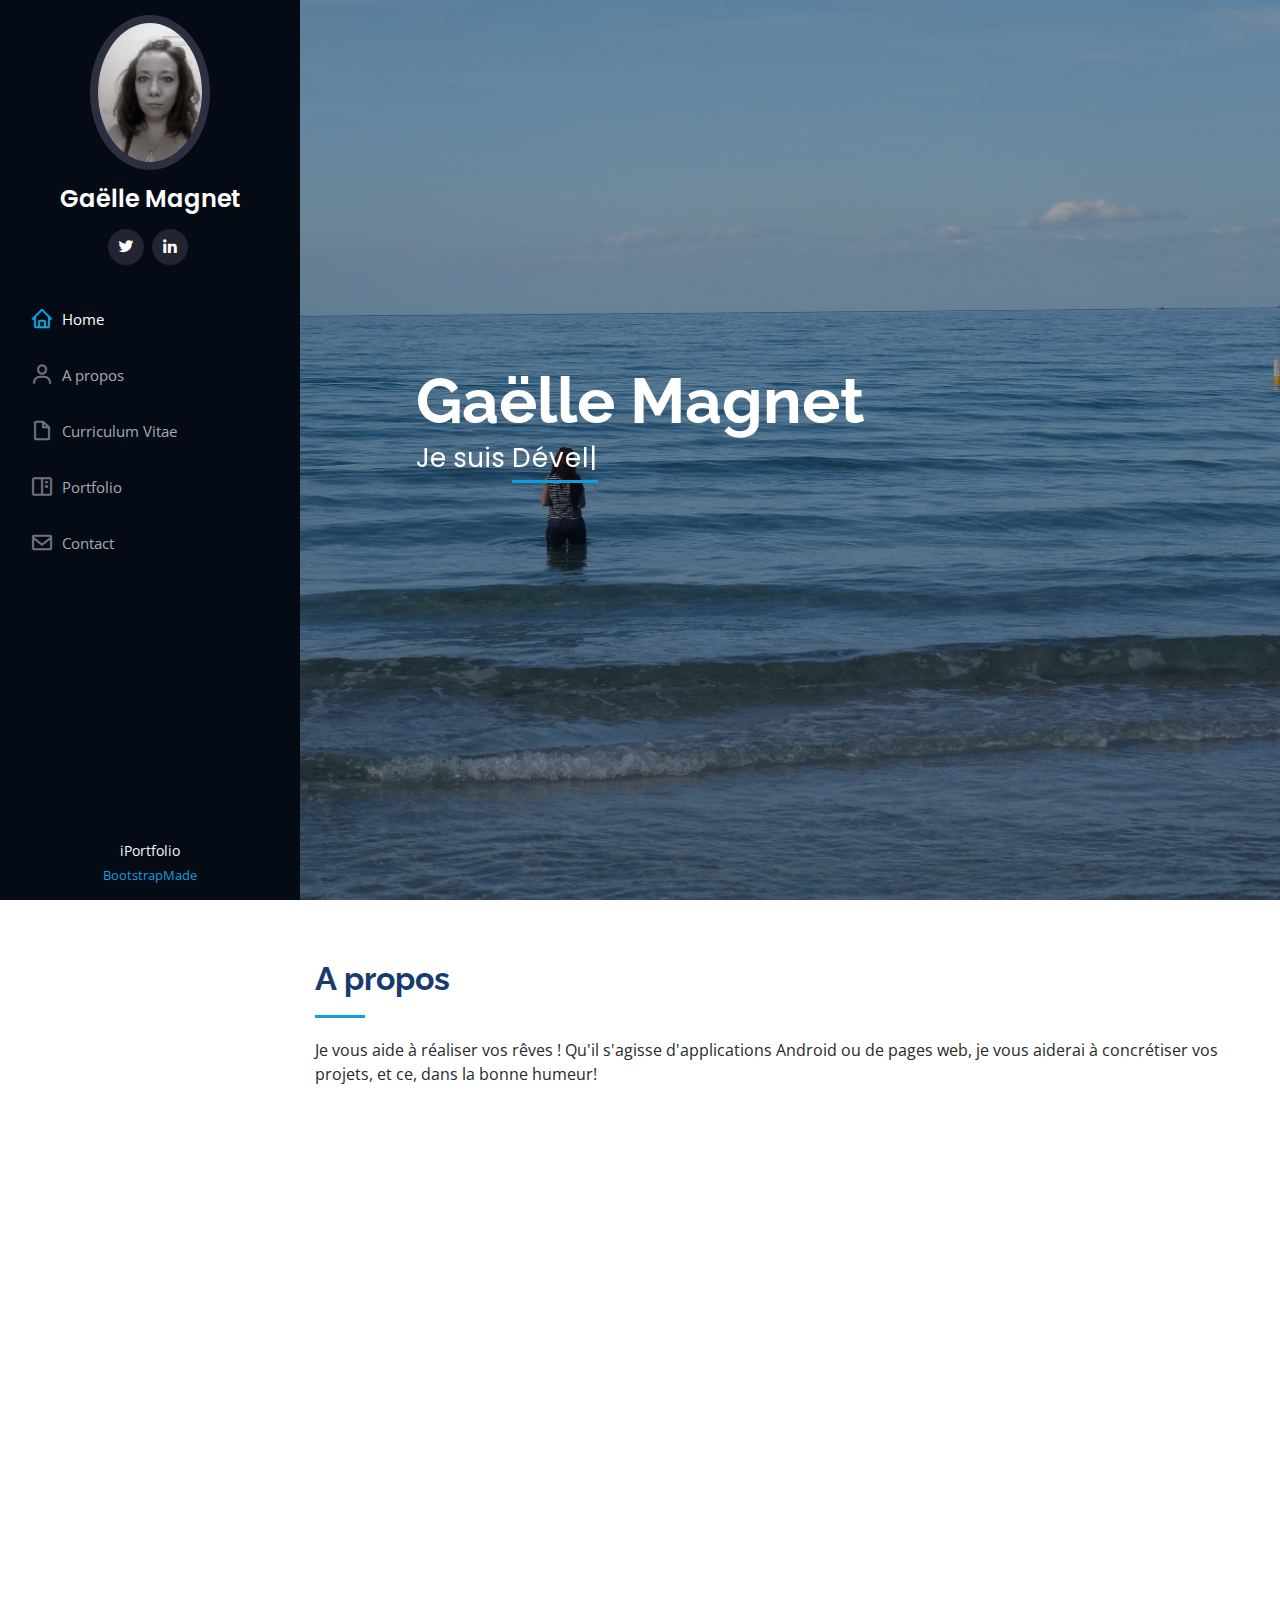
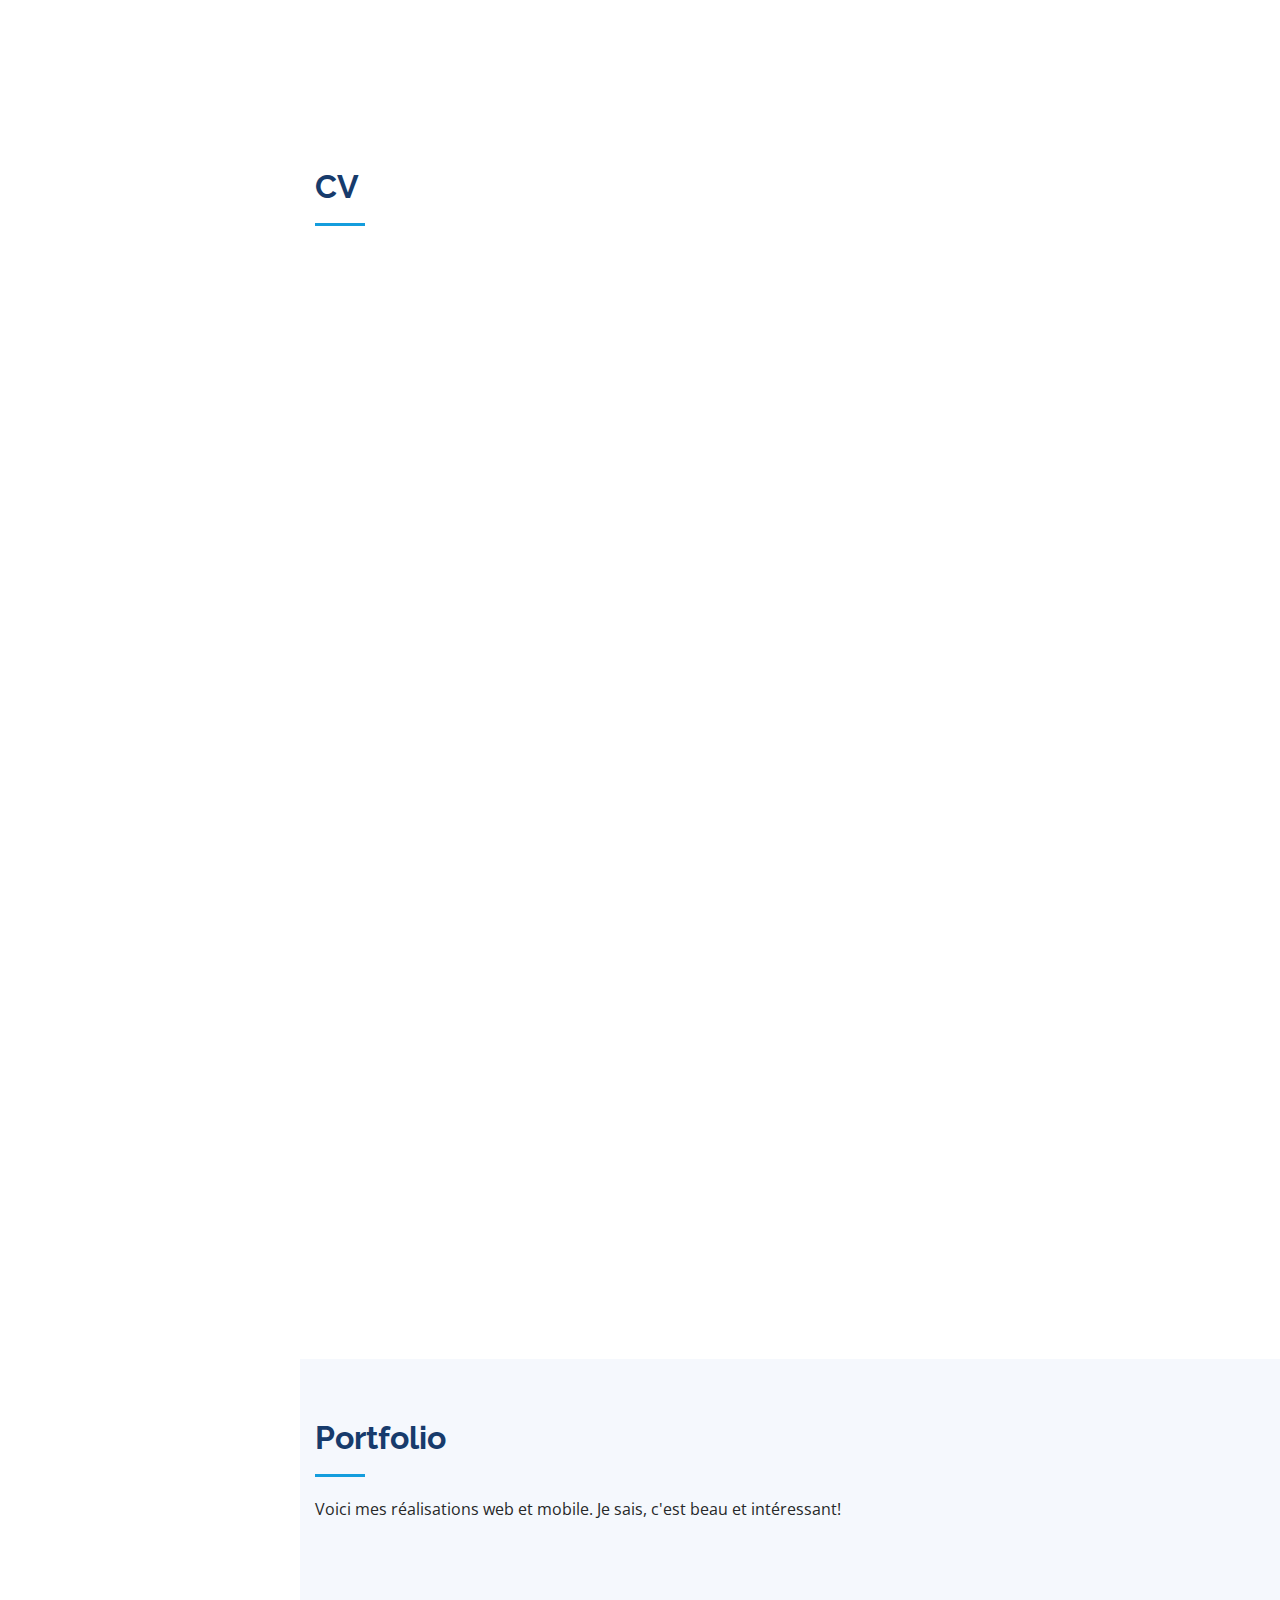
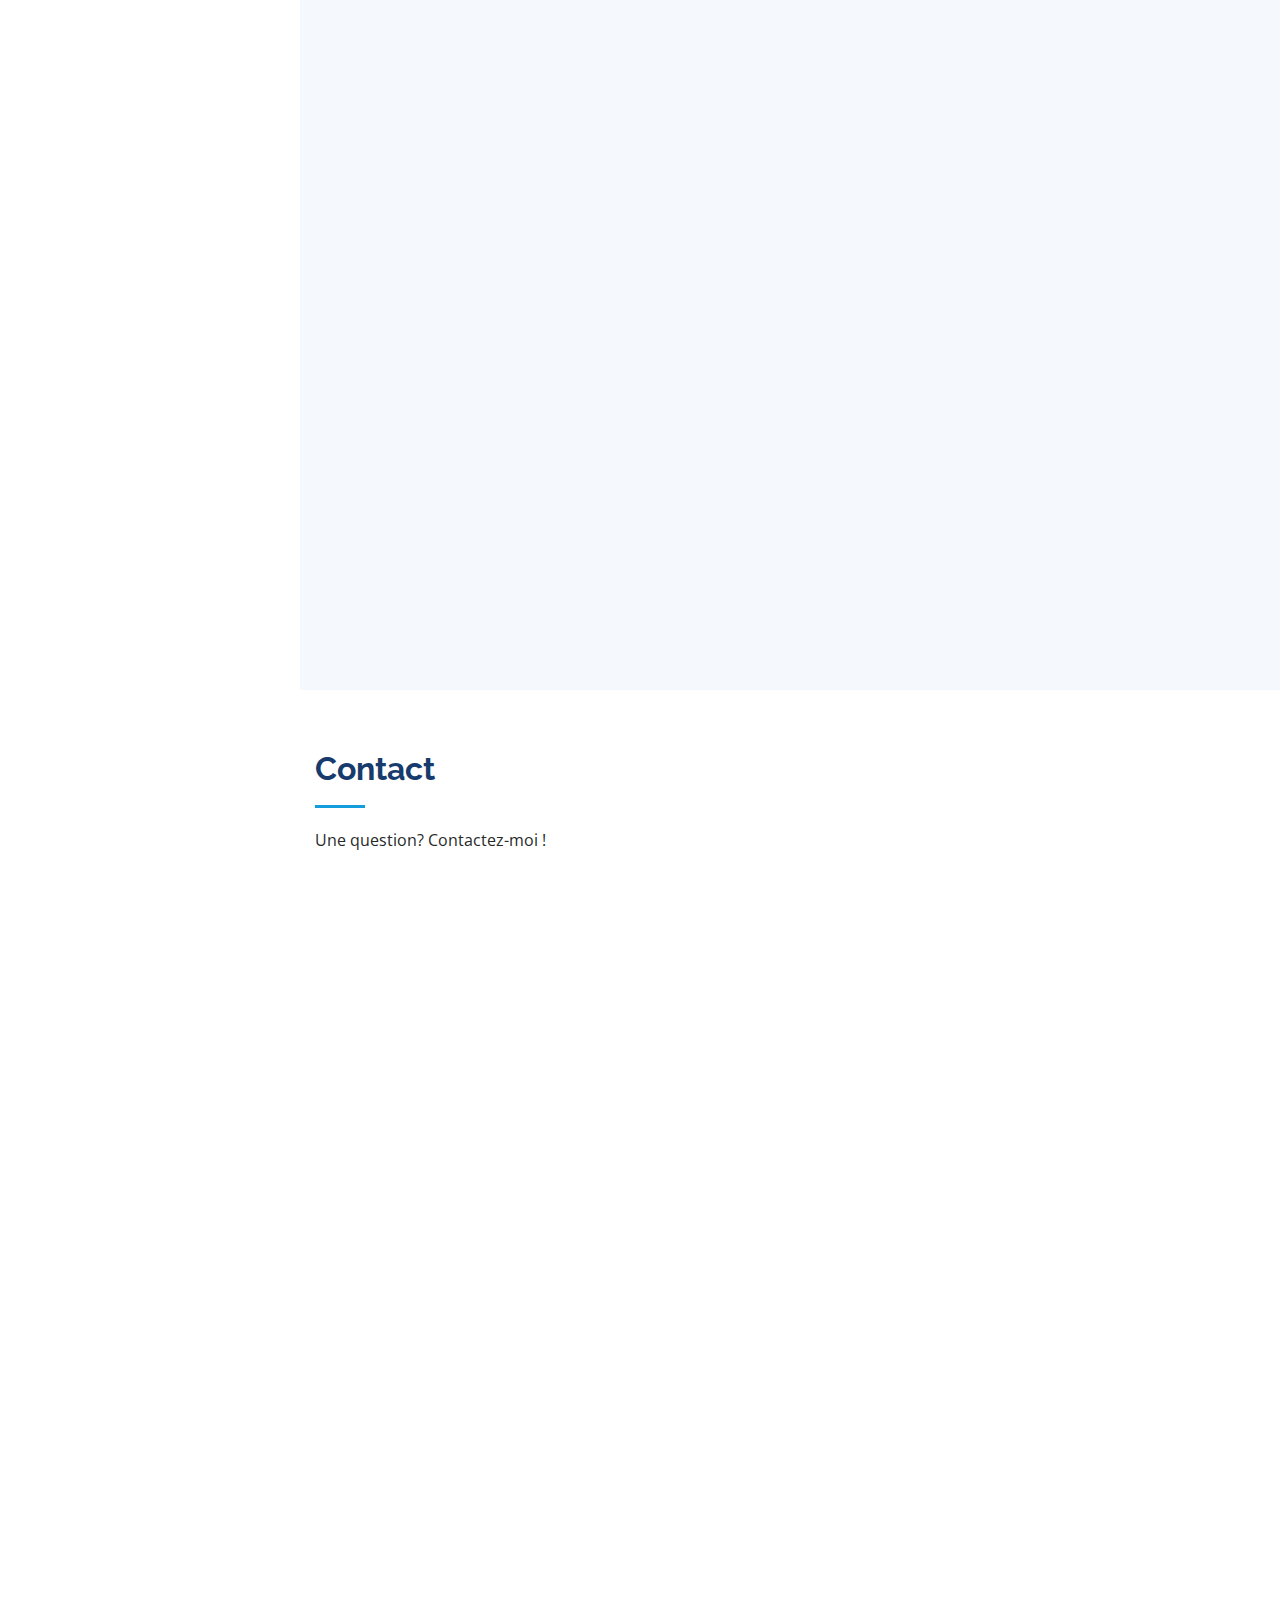
==== commit 9590aa4c: "Modification links" ====
--- a/index.html
+++ b/index.html
@@ -5,7 +5,7 @@
   <meta charset="utf-8">
   <meta content="width=device-width, initial-scale=1.0" name="viewport">
 
-  <title>iPortfolio Bootstrap Template - Index</title>
+  <title>Gaëlle Magnet</title>
   <meta content="" name="description">
   <meta content="" name="keywords">
 
@@ -627,14 +627,10 @@
   <footer id="footer">
     <div class="container">
       <div class="copyright">
-        &copy; Copyright <strong><span>iPortfolio</span></strong>
+        <span>iPortfolio</span>
       </div>
       <div class="credits">
-        <!-- All the links in the footer should remain intact. -->
-        <!-- You can delete the links only if you purchased the pro version. -->
-        <!-- Licensing information: https://bootstrapmade.com/license/ -->
-        <!-- Purchase the pro version with working PHP/AJAX contact form: https://bootstrapmade.com/iportfolio-bootstrap-portfolio-websites-template/ -->
-        Designed by <a href="https://bootstrapmade.com/">BootstrapMade</a>
+       <a href="https://bootstrapmade.com/">BootstrapMade</a>
       </div>
     </div>
   </footer><!-- End  Footer -->
